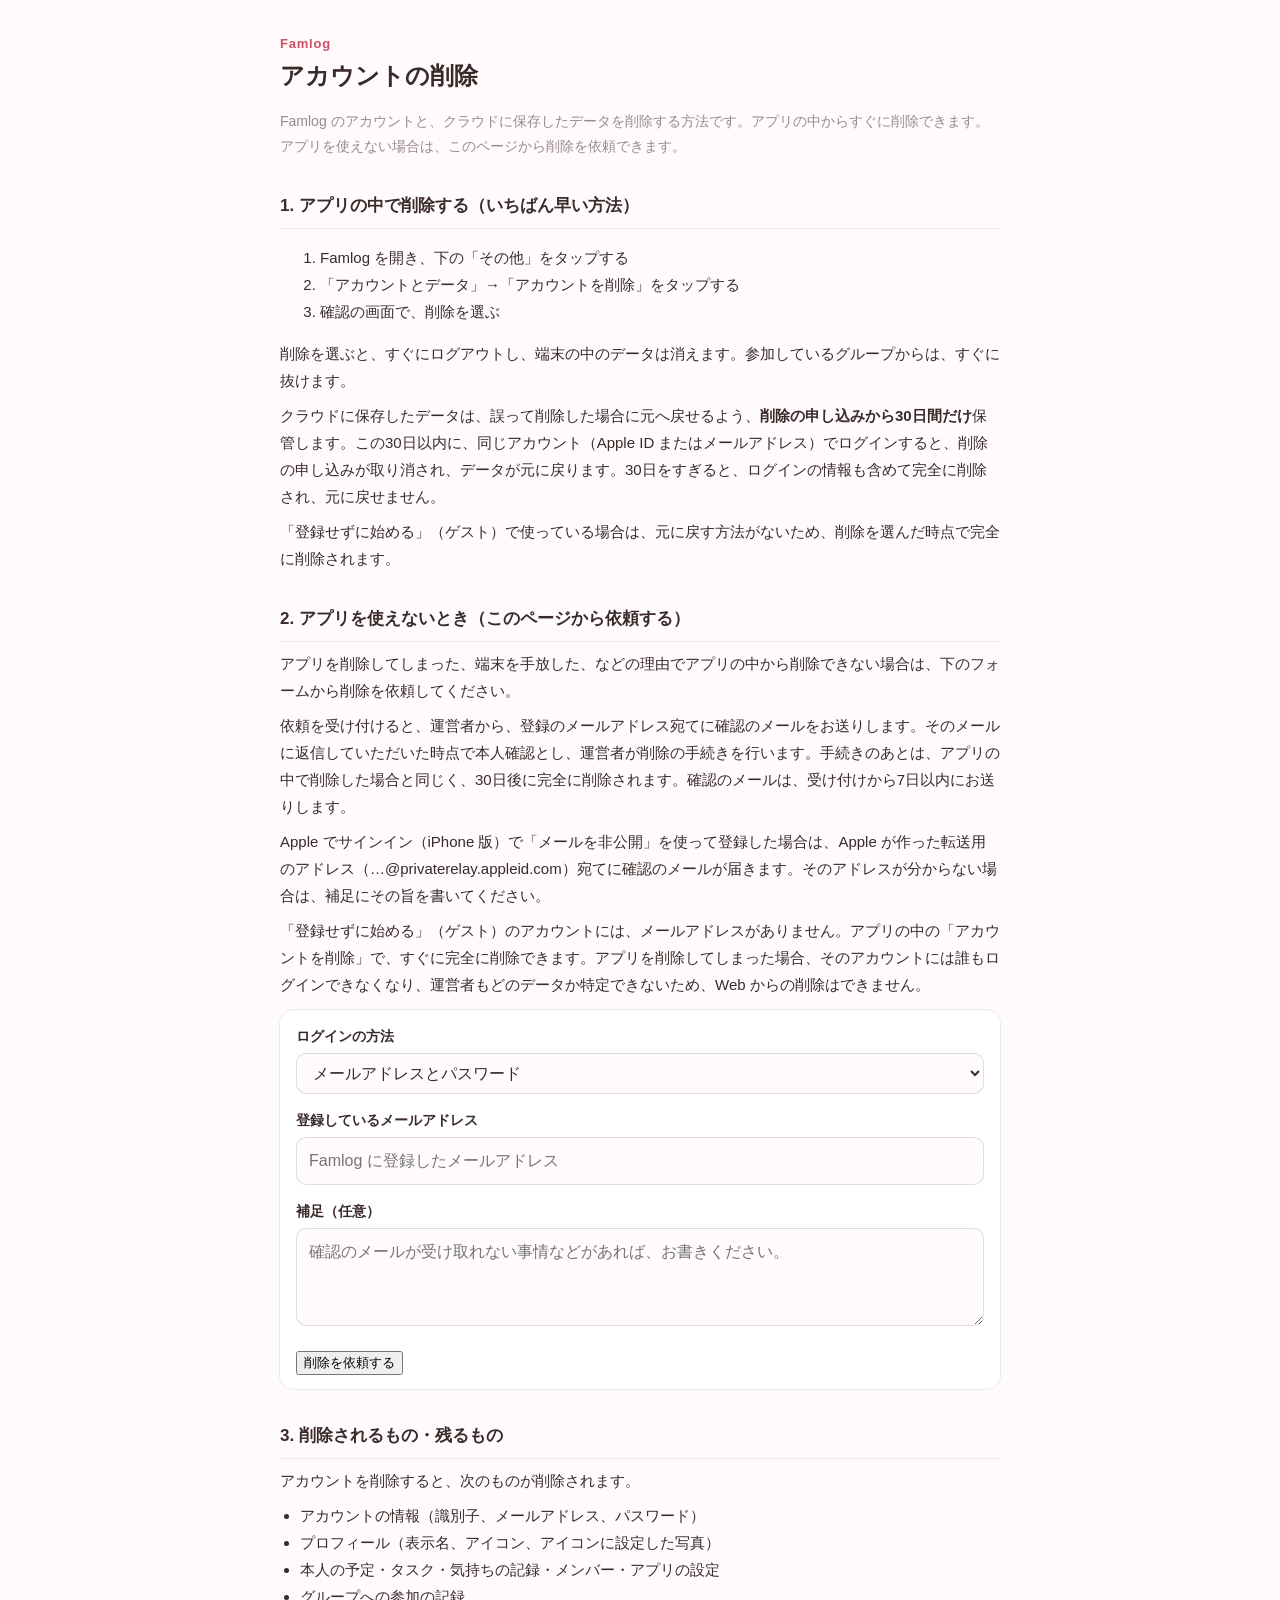
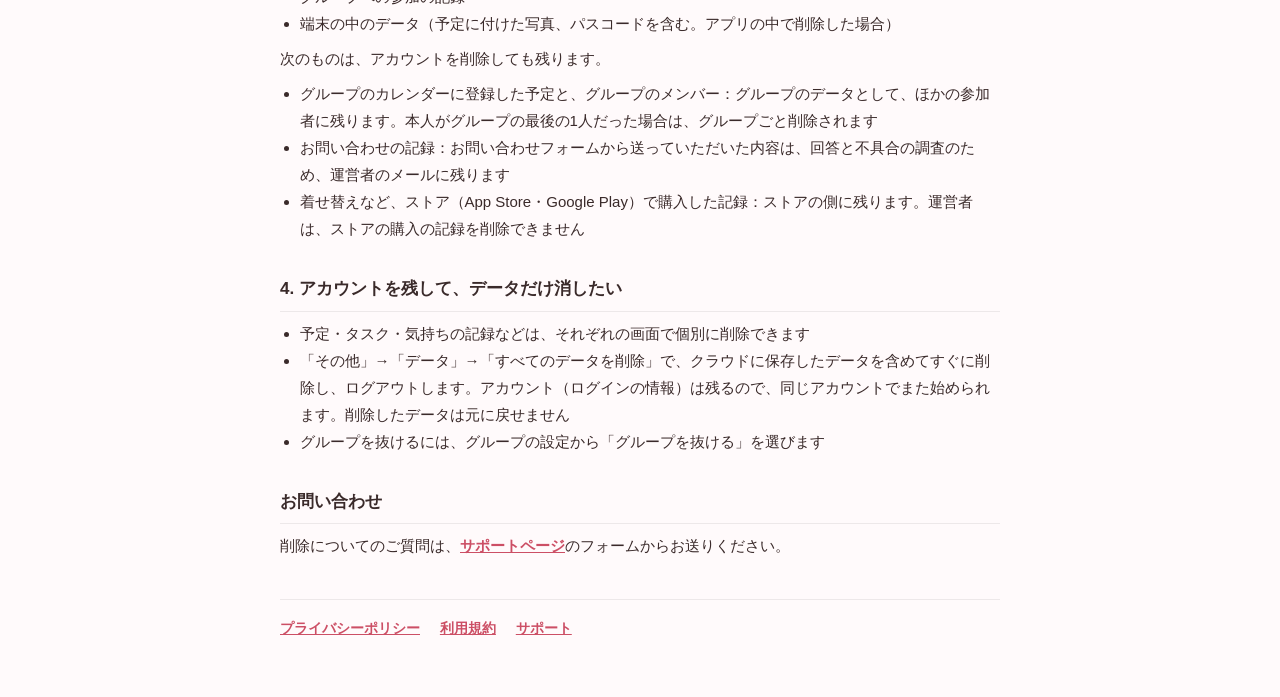
==== delete-account.html @ 7fb620f6 "Android 版に向けて：アカウント削除ページ・利用規約を追加／ポリシーとサポートを両 OS 向けに - delete-account.html：アプリ内の削除手順、Web からの削除依頼フォーム、" ====
<!doctype html>
<html lang="ja">
<head>
  <meta charset="utf-8">
  <meta name="viewport" content="width=device-width, initial-scale=1, viewport-fit=cover">
  <title>アカウントの削除 | Famlog</title>
  <link rel="stylesheet" href="legal.css">
</head>
<body>
<main>
  <header class="page">
    <p class="app-name">Famlog</p>
    <h1>アカウントの削除</h1>
  </header>

  <p class="lead">Famlog のアカウントと、クラウドに保存したデータを削除する方法です。アプリの中からすぐに削除できます。アプリを使えない場合は、このページから削除を依頼できます。</p>

  <h2>1. アプリの中で削除する（いちばん早い方法）</h2>
  <ol>
    <li>Famlog を開き、下の「その他」をタップする</li>
    <li>「アカウントとデータ」→「アカウントを削除」をタップする</li>
    <li>確認の画面で、削除を選ぶ</li>
  </ol>
  <p>削除を選ぶと、すぐにログアウトし、端末の中のデータは消えます。参加しているグループからは、すぐに抜けます。</p>
  <p>クラウドに保存したデータは、誤って削除した場合に元へ戻せるよう、<strong>削除の申し込みから30日間だけ</strong>保管します。この30日以内に、同じアカウント（Apple ID またはメールアドレス）でログインすると、削除の申し込みが取り消され、データが元に戻ります。30日をすぎると、ログインの情報も含めて完全に削除され、元に戻せません。</p>
  <p>「登録せずに始める」（ゲスト）で使っている場合は、元に戻す方法がないため、削除を選んだ時点で完全に削除されます。</p>

  <h2>2. アプリを使えないとき（このページから依頼する）</h2>
  <p>アプリを削除してしまった、端末を手放した、などの理由でアプリの中から削除できない場合は、下のフォームから削除を依頼してください。</p>
  <p>依頼を受け付けると、運営者から、登録のメールアドレス宛てに確認のメールをお送りします。そのメールに返信していただいた時点で本人確認とし、運営者が削除の手続きを行います。手続きのあとは、アプリの中で削除した場合と同じく、30日後に完全に削除されます。確認のメールは、受け付けから7日以内にお送りします。</p>
  <p>Apple でサインイン（iPhone 版）で「メールを非公開」を使って登録した場合は、Apple が作った転送用のアドレス（…@privaterelay.appleid.com）宛てに確認のメールが届きます。そのアドレスが分からない場合は、補足にその旨を書いてください。</p>
  <p>「登録せずに始める」（ゲスト）のアカウントには、メールアドレスがありません。アプリの中の「アカウントを削除」で、すぐに完全に削除できます。アプリを削除してしまった場合、そのアカウントには誰もログインできなくなり、運営者もどのデータか特定できないため、Web からの削除はできません。</p>

  <form id="delete-form" class="box" novalidate>
    <label class="field">
      <span>ログインの方法</span>
      <select id="delete-method">
        <option value="メールアドレスとパスワード">メールアドレスとパスワード</option>
        <option value="Appleでサインイン">Apple でサインイン（iPhone 版）</option>
      </select>
    </label>

    <label class="field">
      <span>登録しているメールアドレス</span>
      <input id="delete-email" type="email" inputmode="email" autocomplete="email" placeholder="Famlog に登録したメールアドレス">
    </label>

    <label class="field">
      <span>補足（任意）</span>
      <textarea id="delete-note" rows="3" placeholder="確認のメールが受け取れない事情などがあれば、お書きください。"></textarea>
    </label>

    <button id="delete-submit" type="submit">削除を依頼する</button>
    <p id="delete-status" class="status" role="status" hidden></p>
  </form>

  <h2>3. 削除されるもの・残るもの</h2>
  <p>アカウントを削除すると、次のものが削除されます。</p>
  <ul>
    <li>アカウントの情報（識別子、メールアドレス、パスワード）</li>
    <li>プロフィール（表示名、アイコン、アイコンに設定した写真）</li>
    <li>本人の予定・タスク・気持ちの記録・メンバー・アプリの設定</li>
    <li>グループへの参加の記録</li>
    <li>端末の中のデータ（予定に付けた写真、パスコードを含む。アプリの中で削除した場合）</li>
  </ul>
  <p>次のものは、アカウントを削除しても残ります。</p>
  <ul>
    <li>グループのカレンダーに登録した予定と、グループのメンバー：グループのデータとして、ほかの参加者に残ります。本人がグループの最後の1人だった場合は、グループごと削除されます</li>
    <li>お問い合わせの記録：お問い合わせフォームから送っていただいた内容は、回答と不具合の調査のため、運営者のメールに残ります</li>
    <li>着せ替えなど、ストア（App Store・Google Play）で購入した記録：ストアの側に残ります。運営者は、ストアの購入の記録を削除できません</li>
  </ul>

  <h2>4. アカウントを残して、データだけ消したい</h2>
  <ul>
    <li>予定・タスク・気持ちの記録などは、それぞれの画面で個別に削除できます</li>
    <li>「その他」→「データ」→「すべてのデータを削除」で、クラウドに保存したデータを含めてすぐに削除し、ログアウトします。アカウント（ログインの情報）は残るので、同じアカウントでまた始められます。削除したデータは元に戻せません</li>
    <li>グループを抜けるには、グループの設定から「グループを抜ける」を選びます</li>
  </ul>

  <h2>お問い合わせ</h2>
  <p>削除についてのご質問は、<a href="support.html">サポートページ</a>のフォームからお送りください。</p>

  <nav class="links">
    <a href="privacy.html">プライバシーポリシー</a>
    <a href="terms.html">利用規約</a>
    <a href="support.html">サポート</a>
  </nav>
</main>

<script>
  // 送信先はサポートページのお問い合わせフォームと同じ（Formspree）。件名で見分ける。
  var FORM_ENDPOINT = "https://formspree.io/f/mjyknllr";
  var SUPPORT_EMAIL = "yfam.252525@gmail.com";

  (function () {
    var form = document.getElementById("delete-form");
    var method = document.getElementById("delete-method");
    var email = document.getElementById("delete-email");
    var note = document.getElementById("delete-note");
    var submit = document.getElementById("delete-submit");
    var status = document.getElementById("delete-status");

    function show(text, kind) {
      status.textContent = text;
      status.className = "status " + kind;
      status.hidden = false;
    }

    /** 送信できなかったときの逃げ道。メールアプリに同じ内容の下書きを作る */
    function openMail(body) {
      window.location.href =
        "mailto:" + SUPPORT_EMAIL +
        "?subject=" + encodeURIComponent("[Famlog] アカウント削除の依頼") +
        "&body=" + encodeURIComponent(body);
    }

    form.addEventListener("submit", function (event) {
      event.preventDefault();

      var address = email.value.trim();
      if (!address || address.indexOf("@") < 0) {
        show("登録しているメールアドレスを入力してください。", "ng");
        email.focus();
        return;
      }

      var extra = note.value.trim();
      var mailBody = [
        "Famlog のアカウントの削除を依頼します。",
        "",
        "ログインの方法：" + method.value,
        "登録のメールアドレス：" + address,
        "補足：" + (extra || "（なし）"),
      ].join("\n");

      submit.disabled = true;
      show("送信しています…", "");

      fetch(FORM_ENDPOINT, {
        method: "POST",
        headers: { "Content-Type": "application/json", Accept: "application/json" },
        body: JSON.stringify({
          _subject: "[Famlog] アカウント削除の依頼",
          種別: "アカウント削除の依頼",
          ログインの方法: method.value,
          // Formspree はこの email を返信先として扱う
          email: address,
          補足: extra,
        }),
      })
        .then(function (res) {
          if (res.ok) {
            form.reset();
            show("受け付けました。7日以内に、登録のメールアドレス宛てに確認のメールをお送りします。", "ok");
          } else {
            show("送信できませんでした。メールアプリを開きます。", "ng");
            openMail(mailBody);
          }
        })
        .catch(function () {
          show("送信できませんでした。メールアプリを開きます。", "ng");
          openMail(mailBody);
        })
        .finally(function () {
          submit.disabled = false;
        });
    });
  })();
</script>
</body>
</html>
---- legal.css ----
:root {
  --main: #ff7f91;
  --deep: #cc4f65;
  --sub: #ffe8e8;
  --text: #3a2a2a;
  --muted: #9a8a8a;
  --line: rgba(0, 0, 0, 0.07);
  color-scheme: light;
}

* {
  box-sizing: border-box;
}

html {
  -webkit-text-size-adjust: 100%;
}

body {
  margin: 0;
  padding: 0 16px 48px;
  background: #fffafb;
  color: var(--text);
  font-family: "Hiragino Sans", "Hiragino Kaku Gothic ProN", "Yu Gothic", Meiryo, sans-serif;
  font-size: 15px;
  line-height: 1.8;
}

main {
  max-width: 720px;
  margin: 0 auto;
}

header.page {
  padding: 32px 0 8px;
}

.app-name {
  margin: 0;
  color: var(--deep);
  font-size: 13px;
  font-weight: 700;
  letter-spacing: 0.06em;
}

h1 {
  margin: 4px 0 0;
  font-size: 24px;
  line-height: 1.4;
}

h2 {
  margin: 32px 0 8px;
  padding-bottom: 6px;
  border-bottom: 1px solid var(--line);
  font-size: 17px;
}

h3 {
  margin: 20px 0 4px;
  font-size: 15px;
}

p,
ul {
  margin: 8px 0;
}

ul {
  padding-left: 1.3em;
}

a {
  color: var(--deep);
  font-weight: 700;
  word-break: break-all;
}

.lead {
  color: var(--muted);
  font-size: 14px;
}

.box {
  margin: 12px 0;
  padding: 14px 16px;
  border-radius: 14px;
  background: #fff;
  box-shadow: 0 0 0 1px var(--line);
}

/* お問い合わせフォーム（support.html） */
.field {
  display: block;
  margin-bottom: 14px;
}

.field > span {
  display: block;
  margin-bottom: 4px;
  font-size: 14px;
  font-weight: 700;
}

.field select,
.field textarea,
.field input {
  width: 100%;
  padding: 10px 12px;
  border: 1px solid rgba(0, 0, 0, 0.12);
  border-radius: 10px;
  background: #fffafb;
  color: var(--text);
  font-family: inherit;
  /* 16px 未満だと iOS が入力時に画面を拡大してしまう */
  font-size: 16px;
  line-height: 1.6;
}

.field textarea {
  resize: vertical;
}

#contact-submit {
  width: 100%;
  padding: 13px 16px;
  border: 0;
  border-radius: 999px;
  background: var(--main);
  color: #fff;
  font-family: inherit;
  font-size: 16px;
  font-weight: 700;
}

#contact-submit:disabled {
  opacity: 0.5;
}

.status {
  margin: 12px 0 0;
  font-size: 14px;
  font-weight: 700;
}

.status.ok {
  color: var(--deep);
}

.status.ng {
  color: #c0392b;
}

.dates {
  margin-top: 40px;
  color: var(--muted);
  font-size: 13px;
}

nav.links {
  margin-top: 40px;
  padding-top: 16px;
  border-top: 1px solid var(--line);
  font-size: 14px;
}

nav.links a {
  display: inline-block;
  margin: 0 16px 8px 0;
}
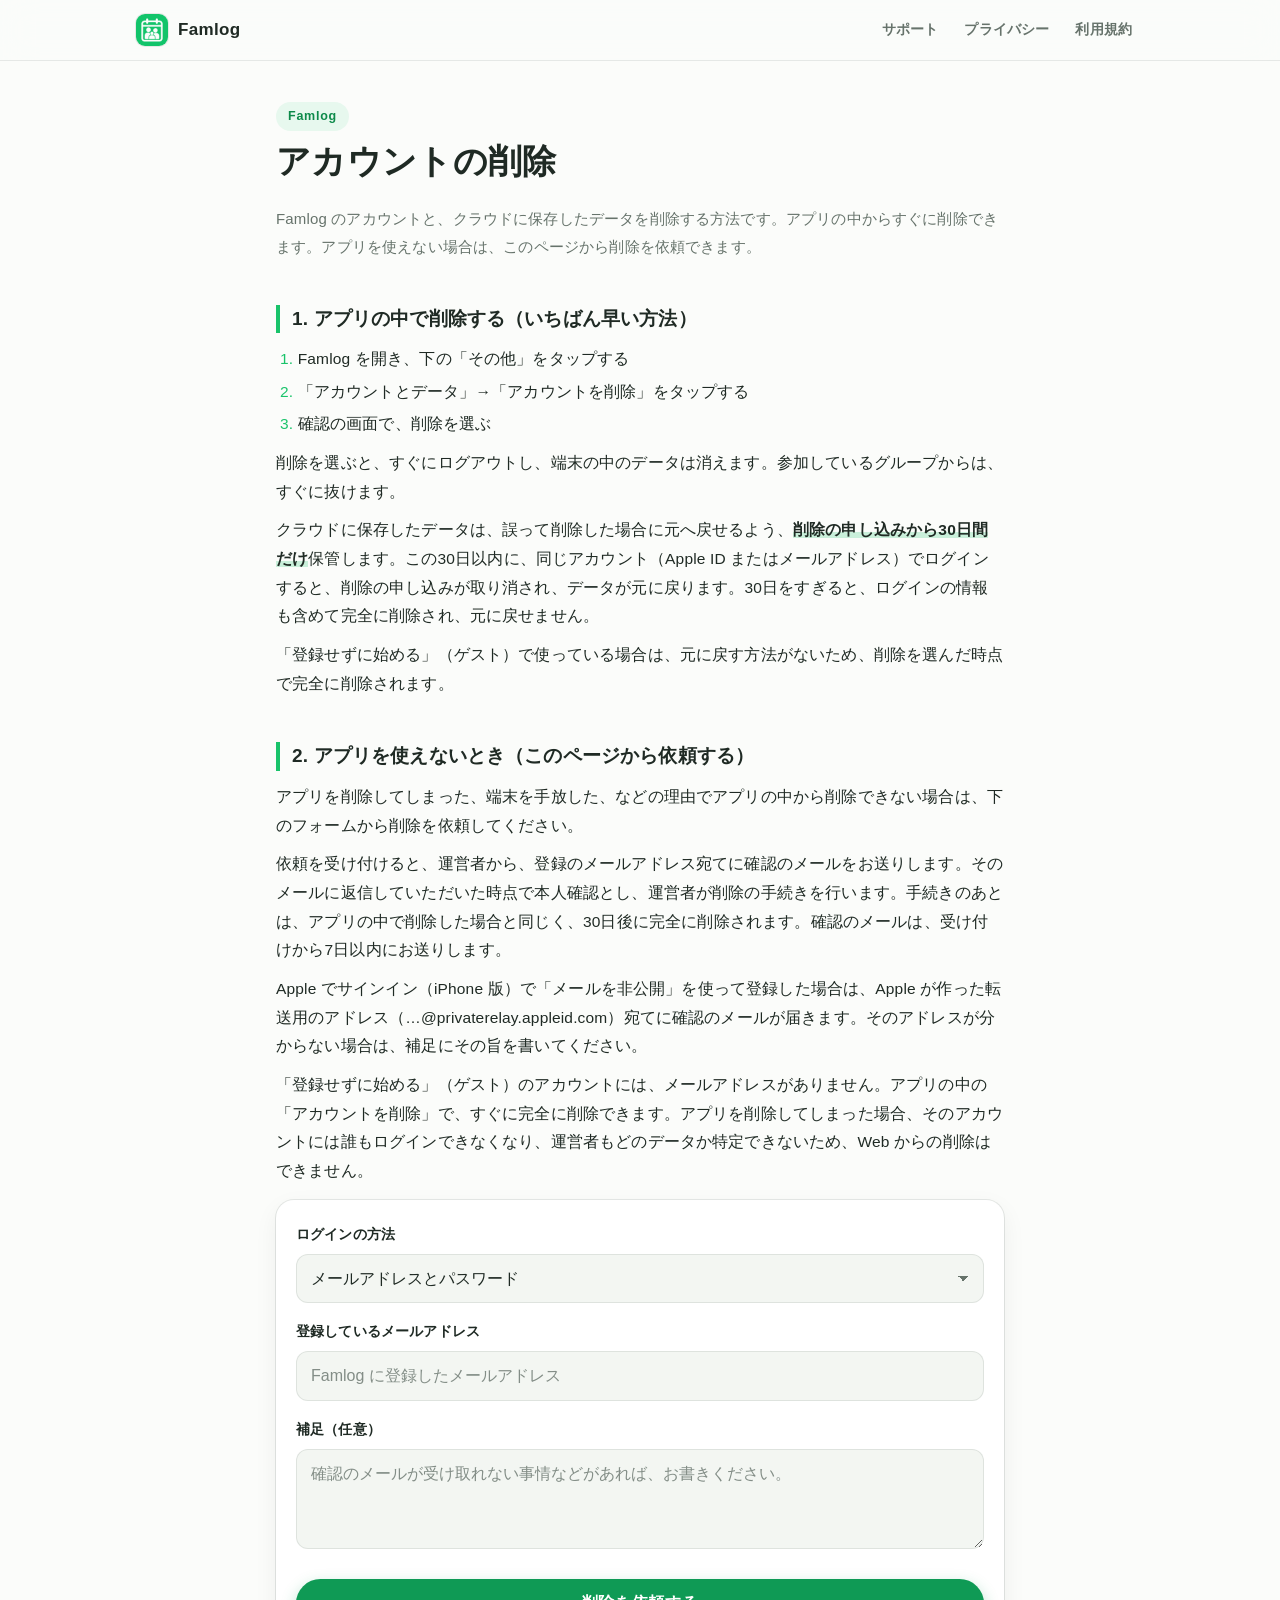
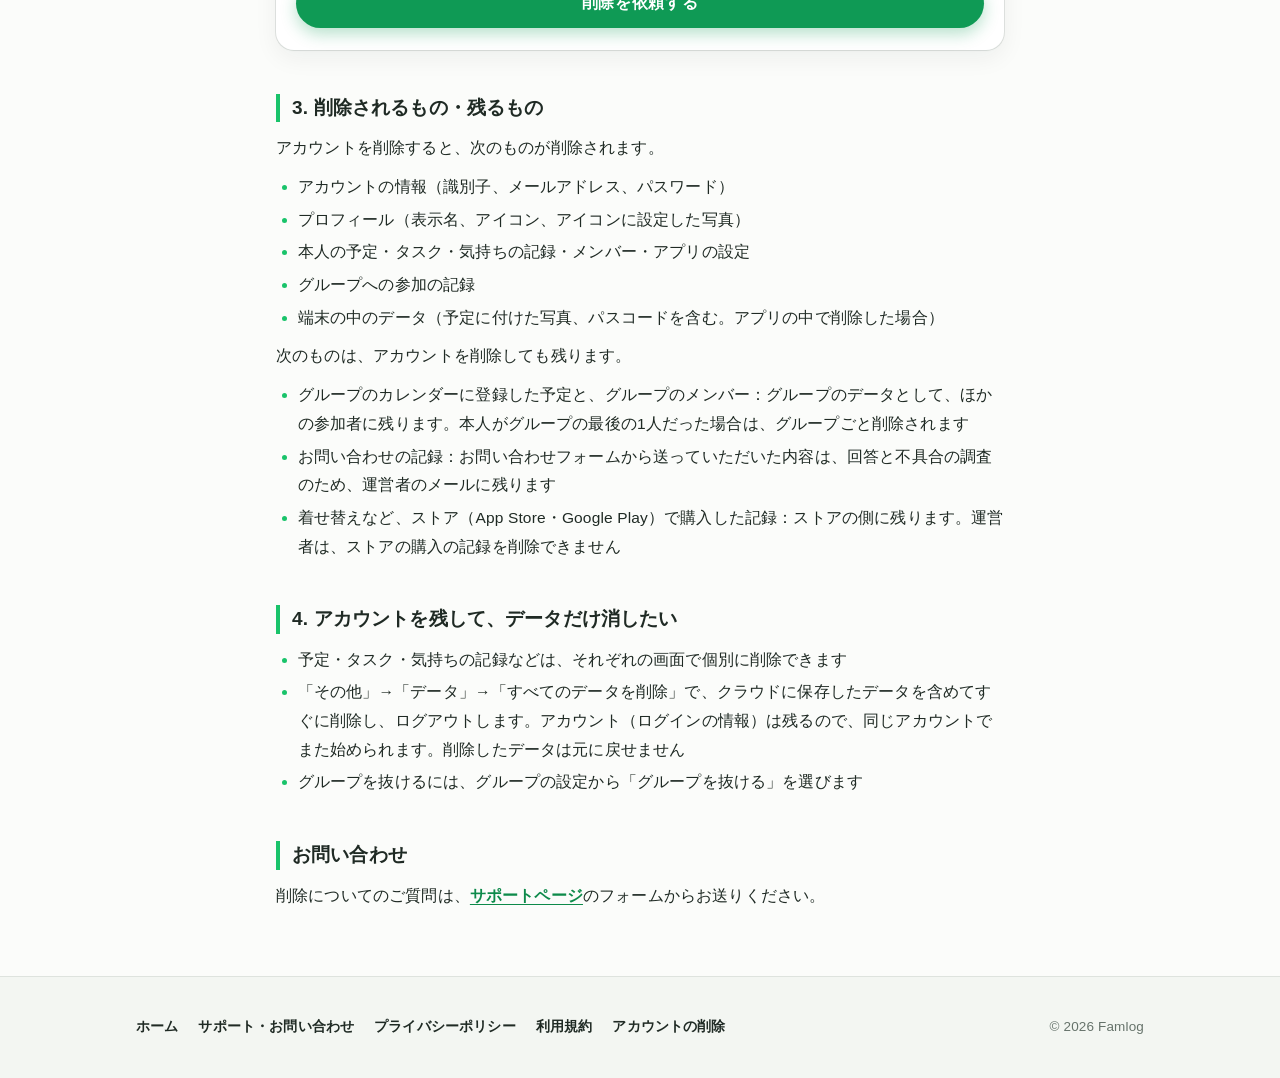
==== commit ea9b0148: "サイトを作り直す：トップページを追加し、全ページのデザインをそろえる - index.html をサポートの写しから、アプリ紹介のトップページに変更 - 共通のヘッダー・フッター、ダークモード、スマホ" ====
--- a/delete-account.html
+++ b/delete-account.html
@@ -5,11 +5,31 @@
   <meta name="viewport" content="width=device-width, initial-scale=1, viewport-fit=cover">
   <title>アカウントの削除 | Famlog</title>
   <link rel="stylesheet" href="legal.css">
+  <meta name="description" content="家族の予定・タスク・気持ちを記録するアプリ「Famlog」のアカウントの削除です。">
+  <meta name="theme-color" content="#fbfcfa" media="(prefers-color-scheme: light)">
+  <meta name="theme-color" content="#0f1412" media="(prefers-color-scheme: dark)">
+  <link rel="icon" href="images/icon.png">
+  <link rel="apple-touch-icon" href="images/icon.png">
+  <script>
+    // アプリの中（iframe）で開いたときは data-embed を付ける（サイトのヘッダーとダークモードを使わない）
+    try { if (window.self !== window.top) document.documentElement.setAttribute("data-embed", ""); } catch (e) { document.documentElement.setAttribute("data-embed", ""); }
+  </script>
 </head>
 <body>
+<header class="site-header">
+  <div class="inner">
+    <a class="brand" href="index.html"><img src="images/icon.png" alt="" width="32" height="32">Famlog</a>
+    <nav class="site-nav" aria-label="メニュー">
+      <a href="support.html">サポート</a>
+      <a href="privacy.html">プライバシー</a>
+      <a class="wide" href="terms.html">利用規約</a>
+    </nav>
+  </div>
+</header>
+
 <main>
-  <header class="page">
-    <p class="app-name">Famlog</p>
+  <header class="page-hero">
+    <p class="eyebrow">Famlog</p>
     <h1>アカウントの削除</h1>
   </header>
 
@@ -80,12 +100,20 @@
   <h2>お問い合わせ</h2>
   <p>削除についてのご質問は、<a href="support.html">サポートページ</a>のフォームからお送りください。</p>
 
-  <nav class="links">
-    <a href="privacy.html">プライバシーポリシー</a>
-    <a href="terms.html">利用規約</a>
-    <a href="support.html">サポート</a>
-  </nav>
 </main>
+
+<footer class="site-footer">
+  <div class="inner">
+    <nav aria-label="サイト内のページ">
+      <a class="site-only" href="index.html">ホーム</a>
+      <a href="support.html">サポート・お問い合わせ</a>
+      <a href="privacy.html">プライバシーポリシー</a>
+      <a href="terms.html">利用規約</a>
+      <a href="delete-account.html">アカウントの削除</a>
+    </nav>
+    <p class="copy">© 2026 Famlog</p>
+  </div>
+</footer>
 
 <script>
   // 送信先はサポートページのお問い合わせフォームと同じ（Formspree）。件名で見分ける。
--- a/legal.css
+++ b/legal.css
@@ -1,11 +1,43 @@
+/*
+ * Famlog の公開サイト（https://famlog-app.github.io/）とアプリ内の法務ページ共通のスタイル。
+ * アプリに同梱してオフラインでも表示するので、外部のフォントや画像は読み込まない。
+ * アプリの中（iframe）では html に data-embed が付き、サイトのヘッダーとダークモードを使わない。
+ */
 :root {
-  --main: #ff7f91;
-  --deep: #cc4f65;
-  --sub: #ffe8e8;
-  --text: #3a2a2a;
-  --muted: #9a8a8a;
-  --line: rgba(0, 0, 0, 0.07);
+  --brand: #19c36a;
+  --brand-deep: #0d8a4a;
+  --brand-soft: #e7f8ee;
+  --btn: #0f9a55;
+  --on-btn: #ffffff;
+  --bg: #fbfcfa;
+  --surface: #ffffff;
+  --surface-2: #f3f6f2;
+  --text: #1f2a24;
+  --muted: #66736b;
+  --line: rgba(20, 40, 28, 0.09);
+  --shadow: 0 1px 2px rgba(20, 40, 28, 0.04), 0 8px 24px rgba(20, 40, 28, 0.06);
+  --danger: #c0392b;
+  --radius: 18px;
   color-scheme: light;
+}
+
+@media (prefers-color-scheme: dark) {
+  :root:not([data-embed]) {
+    --brand: #2fd47e;
+    --brand-deep: #5fe39d;
+    --brand-soft: rgba(47, 212, 126, 0.12);
+    --btn: #2fd47e;
+    --on-btn: #062312;
+    --bg: #0f1412;
+    --surface: #171e1a;
+    --surface-2: #1d2621;
+    --text: #e8eee9;
+    --muted: #98a59c;
+    --line: rgba(255, 255, 255, 0.09);
+    --shadow: 0 1px 2px rgba(0, 0, 0, 0.3), 0 8px 24px rgba(0, 0, 0, 0.25);
+    --danger: #ff8a7a;
+    color-scheme: dark;
+  }
 }
 
 * {
@@ -14,157 +46,1001 @@
 
 html {
   -webkit-text-size-adjust: 100%;
+  scroll-behavior: smooth;
+  scroll-padding-top: 80px;
 }
 
 body {
   margin: 0;
-  padding: 0 16px 48px;
-  background: #fffafb;
+  background: var(--bg);
   color: var(--text);
-  font-family: "Hiragino Sans", "Hiragino Kaku Gothic ProN", "Yu Gothic", Meiryo, sans-serif;
-  font-size: 15px;
-  line-height: 1.8;
-}
-
+  font-family: -apple-system, BlinkMacSystemFont, "Hiragino Sans", "Hiragino Kaku Gothic ProN", "Noto Sans JP", "Yu Gothic", Meiryo, sans-serif;
+  font-size: 15.5px;
+  line-height: 1.85;
+  letter-spacing: 0.01em;
+  -webkit-font-smoothing: antialiased;
+  overflow-wrap: anywhere;
+}
+
+img {
+  max-width: 100%;
+  display: block;
+}
+
+a {
+  color: var(--brand-deep);
+  font-weight: 600;
+  text-decoration-thickness: 1px;
+  text-underline-offset: 3px;
+}
+
+a:hover {
+  text-decoration-thickness: 2px;
+}
+
+:focus-visible {
+  outline: 3px solid color-mix(in srgb, var(--brand) 55%, transparent);
+  outline-offset: 2px;
+  border-radius: 6px;
+}
+
+/* ───────── サイトのヘッダー ───────── */
+.site-header {
+  position: sticky;
+  top: 0;
+  z-index: 10;
+  padding-top: env(safe-area-inset-top);
+  background: color-mix(in srgb, var(--bg) 82%, transparent);
+  -webkit-backdrop-filter: saturate(180%) blur(16px);
+  backdrop-filter: saturate(180%) blur(16px);
+  border-bottom: 1px solid var(--line);
+}
+
+.site-header .inner {
+  display: flex;
+  align-items: center;
+  justify-content: space-between;
+  gap: 12px;
+  max-width: 1040px;
+  height: 60px;
+  margin: 0 auto;
+  padding: 0 max(16px, env(safe-area-inset-right)) 0 max(16px, env(safe-area-inset-left));
+}
+
+.brand {
+  display: inline-flex;
+  align-items: center;
+  gap: 10px;
+  color: var(--text);
+  font-size: 17px;
+  font-weight: 800;
+  letter-spacing: 0.02em;
+  text-decoration: none;
+  white-space: nowrap;
+  flex: none;
+}
+
+.brand img {
+  width: 32px;
+  height: 32px;
+  border-radius: 9px;
+  box-shadow: 0 0 0 1px var(--line);
+}
+
+.site-nav {
+  display: flex;
+  gap: 2px;
+}
+
+.site-nav a {
+  padding: 6px 12px;
+  border-radius: 999px;
+  color: var(--muted);
+  font-size: 14px;
+  font-weight: 600;
+  text-decoration: none;
+  white-space: nowrap;
+}
+
+.site-nav a:hover {
+  background: var(--surface-2);
+  color: var(--text);
+}
+
+.site-nav a[aria-current="page"] {
+  background: var(--brand-soft);
+  color: var(--brand-deep);
+}
+
+@media (max-width: 380px) {
+  .site-nav .wide:not([aria-current]) {
+    display: none;
+  }
+}
+
+@media (max-width: 560px) {
+  .site-nav a {
+    padding: 6px 9px;
+    font-size: 13px;
+  }
+}
+
+/* アプリの中では、アプリ側に見出しと「閉じる」があるのでサイトのヘッダーは出さない */
+[data-embed] .site-header {
+  display: none;
+}
+
+/* ───────── ページの骨組み ───────── */
 main {
-  max-width: 720px;
+  max-width: 760px;
   margin: 0 auto;
-}
-
-header.page {
-  padding: 32px 0 8px;
-}
-
-.app-name {
-  margin: 0;
-  color: var(--deep);
-  font-size: 13px;
+  padding: 0 max(16px, env(safe-area-inset-left)) 56px;
+}
+
+.page-hero {
+  padding: 40px 0 8px;
+}
+
+[data-embed] .page-hero {
+  padding-top: 20px;
+}
+
+.eyebrow {
+  display: inline-flex;
+  align-items: center;
+  gap: 6px;
+  margin: 0 0 8px;
+  padding: 3px 12px;
+  border-radius: 999px;
+  background: var(--brand-soft);
+  color: var(--brand-deep);
+  font-size: 12.5px;
   font-weight: 700;
   letter-spacing: 0.06em;
 }
 
 h1 {
-  margin: 4px 0 0;
-  font-size: 24px;
+  margin: 0;
+  font-size: clamp(26px, 5vw, 34px);
+  font-weight: 800;
+  line-height: 1.35;
+  letter-spacing: 0.01em;
+}
+
+.lead {
+  margin: 12px 0 0;
+  color: var(--muted);
+  font-size: 15px;
+}
+
+.meta {
+  display: flex;
+  flex-wrap: wrap;
+  gap: 6px 16px;
+  margin: 14px 0 0;
+  color: var(--muted);
+  font-size: 13px;
+}
+
+h2 {
+  margin: 44px 0 12px;
+  padding-left: 12px;
+  border-left: 4px solid var(--brand);
+  font-size: 19px;
+  font-weight: 800;
+  line-height: 1.5;
+}
+
+h3 {
+  margin: 24px 0 6px;
+  font-size: 16px;
+  font-weight: 700;
+}
+
+p,
+ul,
+ol {
+  margin: 10px 0;
+}
+
+ul,
+ol {
+  padding-left: 1.4em;
+}
+
+li {
+  margin: 4px 0;
+}
+
+li::marker {
+  color: var(--brand);
+}
+
+strong {
+  font-weight: 700;
+  background: linear-gradient(transparent 62%, color-mix(in srgb, var(--brand) 22%, transparent) 62%);
+}
+
+.box,
+.card {
+  margin: 14px 0;
+  padding: 18px 20px;
+  border-radius: var(--radius);
+  background: var(--surface);
+  box-shadow: var(--shadow), 0 0 0 1px var(--line);
+}
+
+.box > :first-child,
+.card > :first-child {
+  margin-top: 0;
+}
+
+.box > :last-child,
+.card > :last-child {
+  margin-bottom: 0;
+}
+
+.note {
+  margin: 14px 0;
+  padding: 12px 16px;
+  border-radius: 14px;
+  background: var(--surface-2);
+  color: var(--muted);
+  font-size: 14px;
+}
+
+/* ───────── 目次（プライバシーポリシー・利用規約） ───────── */
+.toc {
+  margin: 24px 0 8px;
+  padding: 16px 20px;
+  border-radius: var(--radius);
+  background: var(--surface-2);
+}
+
+.toc summary {
+  cursor: pointer;
+  font-size: 14px;
+  font-weight: 700;
+  list-style: none;
+}
+
+.toc summary::-webkit-details-marker {
+  display: none;
+}
+
+.toc summary::after {
+  content: "＋";
+  float: right;
+  color: var(--muted);
+}
+
+.toc[open] summary::after {
+  content: "－";
+}
+
+.toc ol {
+  margin: 10px 0 0;
+  padding: 0;
+  list-style: none;
+  columns: 2 240px;
+  column-gap: 24px;
+}
+
+.toc li {
+  margin: 0;
+  break-inside: avoid;
+}
+
+.toc a {
+  display: block;
+  padding: 4px 0;
+  color: var(--text);
+  font-size: 14px;
+  font-weight: 500;
+  text-decoration: none;
+}
+
+.toc a:hover {
+  color: var(--brand-deep);
+}
+
+/* ───────── サポート：入口のカード ───────── */
+.quick {
+  display: grid;
+  grid-template-columns: repeat(3, 1fr);
+  gap: 12px;
+  margin: 28px 0 8px;
+}
+
+@media (max-width: 640px) {
+  .quick {
+    grid-template-columns: 1fr;
+  }
+}
+
+.quick a {
+  display: flex;
+  align-items: center;
+  gap: 12px;
+  padding: 14px 16px;
+  border-radius: 16px;
+  background: var(--surface);
+  box-shadow: var(--shadow), 0 0 0 1px var(--line);
+  color: var(--text);
+  text-decoration: none;
+  transition: transform 0.15s ease, box-shadow 0.15s ease;
+}
+
+.quick a:hover {
+  transform: translateY(-2px);
+}
+
+.quick .ic {
+  display: grid;
+  flex: none;
+  place-items: center;
+  width: 40px;
+  height: 40px;
+  border-radius: 12px;
+  background: var(--brand-soft);
+  color: var(--brand-deep);
+}
+
+.quick .ic svg {
+  width: 22px;
+  height: 22px;
+}
+
+.quick b {
+  display: block;
+  font-size: 15px;
   line-height: 1.4;
 }
 
-h2 {
-  margin: 32px 0 8px;
-  padding-bottom: 6px;
-  border-bottom: 1px solid var(--line);
-  font-size: 17px;
-}
-
-h3 {
-  margin: 20px 0 4px;
-  font-size: 15px;
-}
-
-p,
-ul {
+.quick small {
+  display: block;
+  color: var(--muted);
+  font-size: 12.5px;
+  font-weight: 500;
+  line-height: 1.5;
+}
+
+/* ───────── よくある質問（開閉） ───────── */
+.faq {
+  margin: 12px 0;
+  border-radius: var(--radius);
+  background: var(--surface);
+  box-shadow: var(--shadow), 0 0 0 1px var(--line);
+  overflow: hidden;
+}
+
+.faq details + details {
+  border-top: 1px solid var(--line);
+}
+
+.faq summary {
+  display: flex;
+  align-items: flex-start;
+  gap: 12px;
+  padding: 16px 18px;
+  cursor: pointer;
+  font-weight: 700;
+  line-height: 1.6;
+  list-style: none;
+}
+
+.faq summary::-webkit-details-marker {
+  display: none;
+}
+
+.faq summary::before {
+  content: "Q";
+  display: grid;
+  flex: none;
+  place-items: center;
+  width: 24px;
+  height: 24px;
+  margin-top: 1px;
+  border-radius: 8px;
+  background: var(--brand);
+  color: #fff;
+  font-size: 13px;
+  font-weight: 800;
+}
+
+.faq summary::after {
+  content: "";
+  flex: none;
+  width: 9px;
+  height: 9px;
+  margin: 8px 4px 0 auto;
+  border-right: 2px solid var(--muted);
+  border-bottom: 2px solid var(--muted);
+  transform: rotate(45deg);
+  transition: transform 0.2s ease;
+}
+
+.faq details[open] summary::after {
+  margin-top: 12px;
+  transform: rotate(-135deg);
+}
+
+.faq summary:hover {
+  background: var(--surface-2);
+}
+
+.faq .answer {
+  padding: 0 18px 16px 54px;
+}
+
+.faq .answer > :first-child {
+  margin-top: 0;
+}
+
+.faq .answer > :last-child {
+  margin-bottom: 0;
+}
+
+@media (max-width: 480px) {
+  .faq .answer {
+    padding-left: 18px;
+  }
+}
+
+/* ───────── 手順 ───────── */
+.steps {
+  counter-reset: step;
+  padding: 0;
+  list-style: none;
+}
+
+.steps li {
+  position: relative;
   margin: 8px 0;
-}
-
-ul {
-  padding-left: 1.3em;
-}
-
-a {
-  color: var(--deep);
-  font-weight: 700;
-  word-break: break-all;
-}
-
-.lead {
-  color: var(--muted);
-  font-size: 14px;
-}
-
-.box {
-  margin: 12px 0;
-  padding: 14px 16px;
-  border-radius: 14px;
-  background: #fff;
-  box-shadow: 0 0 0 1px var(--line);
-}
-
-/* お問い合わせフォーム（support.html） */
+  padding-left: 38px;
+}
+
+.steps li::before {
+  counter-increment: step;
+  content: counter(step);
+  position: absolute;
+  top: 2px;
+  left: 0;
+  display: grid;
+  place-items: center;
+  width: 26px;
+  height: 26px;
+  border-radius: 50%;
+  background: var(--brand-soft);
+  color: var(--brand-deep);
+  font-size: 13px;
+  font-weight: 800;
+}
+
+/* ───────── フォーム（support.html・delete-account.html） ───────── */
+form.box {
+  padding: 22px 20px;
+}
+
 .field {
   display: block;
-  margin-bottom: 14px;
+  margin-bottom: 16px;
 }
 
 .field > span {
   display: block;
-  margin-bottom: 4px;
+  margin-bottom: 6px;
   font-size: 14px;
   font-weight: 700;
+}
+
+.field > span .opt {
+  margin-left: 6px;
+  color: var(--muted);
+  font-size: 12px;
+  font-weight: 500;
 }
 
 .field select,
 .field textarea,
 .field input {
   width: 100%;
-  padding: 10px 12px;
-  border: 1px solid rgba(0, 0, 0, 0.12);
-  border-radius: 10px;
-  background: #fffafb;
+  padding: 11px 14px;
+  border: 1px solid var(--line);
+  border-radius: 12px;
+  background: var(--surface-2);
   color: var(--text);
   font-family: inherit;
   /* 16px 未満だと iOS が入力時に画面を拡大してしまう */
   font-size: 16px;
   line-height: 1.6;
+  transition: border-color 0.15s ease, box-shadow 0.15s ease, background 0.15s ease;
+  -webkit-appearance: none;
+  appearance: none;
+}
+
+.field select {
+  padding-right: 40px;
+  background-image: linear-gradient(45deg, transparent 50%, var(--muted) 50%), linear-gradient(135deg, var(--muted) 50%, transparent 50%);
+  background-position: calc(100% - 20px) 50%, calc(100% - 15px) 50%;
+  background-size: 5px 5px, 5px 5px;
+  background-repeat: no-repeat;
+}
+
+.field select:focus,
+.field textarea:focus,
+.field input:focus {
+  border-color: var(--brand);
+  background-color: var(--surface);
+  box-shadow: 0 0 0 4px color-mix(in srgb, var(--brand) 18%, transparent);
+  outline: none;
 }
 
 .field textarea {
   resize: vertical;
 }
 
-#contact-submit {
+::placeholder {
+  color: color-mix(in srgb, var(--muted) 80%, transparent);
+}
+
+form.box button[type="submit"] {
   width: 100%;
-  padding: 13px 16px;
+  margin-top: 4px;
+  padding: 14px 16px;
   border: 0;
   border-radius: 999px;
-  background: var(--main);
-  color: #fff;
+  background: var(--btn);
+  color: var(--on-btn);
+  cursor: pointer;
   font-family: inherit;
   font-size: 16px;
-  font-weight: 700;
-}
-
-#contact-submit:disabled {
+  font-weight: 800;
+  letter-spacing: 0.04em;
+  box-shadow: 0 6px 16px color-mix(in srgb, var(--btn) 30%, transparent);
+  transition: transform 0.1s ease, filter 0.15s ease;
+}
+
+form.box button[type="submit"]:hover {
+  filter: brightness(1.05);
+}
+
+form.box button[type="submit"]:active {
+  transform: scale(0.98);
+}
+
+form.box button[type="submit"]:disabled {
   opacity: 0.5;
+  cursor: default;
 }
 
 .status {
-  margin: 12px 0 0;
+  margin: 14px 0 0;
+  padding: 10px 14px;
+  border-radius: 12px;
+  background: var(--surface-2);
   font-size: 14px;
   font-weight: 700;
 }
 
 .status.ok {
-  color: var(--deep);
+  background: var(--brand-soft);
+  color: var(--brand-deep);
 }
 
 .status.ng {
-  color: #c0392b;
-}
-
+  background: color-mix(in srgb, var(--danger) 12%, transparent);
+  color: var(--danger);
+}
+
+/* ───────── 日付・フッター ───────── */
 .dates {
-  margin-top: 40px;
+  margin-top: 48px;
   color: var(--muted);
   font-size: 13px;
 }
 
-nav.links {
-  margin-top: 40px;
-  padding-top: 16px;
+.site-footer {
   border-top: 1px solid var(--line);
+  background: var(--surface-2);
+  color: var(--muted);
+  font-size: 13.5px;
+}
+
+.site-footer .inner {
+  display: flex;
+  flex-wrap: wrap;
+  align-items: center;
+  justify-content: space-between;
+  gap: 12px 24px;
+  max-width: 1040px;
+  margin: 0 auto;
+  padding: 28px max(16px, env(safe-area-inset-left)) calc(28px + env(safe-area-inset-bottom));
+}
+
+.site-footer nav {
+  display: flex;
+  flex-wrap: wrap;
+  gap: 4px 20px;
+}
+
+.site-footer a {
+  color: var(--text);
+  font-weight: 600;
+  text-decoration: none;
+}
+
+.site-footer a:hover {
+  color: var(--brand-deep);
+  text-decoration: underline;
+}
+
+[data-embed] .site-footer .copy {
+  display: none;
+}
+
+/* ───────── トップページ ───────── */
+.home main {
+  max-width: 1040px;
+  /* 傾けた画面のスクリーンショットで横スクロールが出ないように */
+  overflow-x: clip;
+}
+
+.hero {
+  display: grid;
+  grid-template-columns: 1.1fr 0.9fr;
+  align-items: center;
+  gap: 40px;
+  padding: 56px 0 24px;
+}
+
+.hero .app-icon {
+  width: 88px;
+  height: 88px;
+  margin-bottom: 20px;
+  border-radius: 22px;
+  box-shadow: 0 10px 30px color-mix(in srgb, var(--brand) 35%, transparent);
+}
+
+.hero h1 {
+  font-size: clamp(30px, 5.4vw, 46px);
+  line-height: 1.3;
+}
+
+.hero h1 .accent {
+  color: var(--brand-deep);
+}
+
+.hero .lead {
+  max-width: 34em;
+  font-size: 16px;
+}
+
+.cta {
+  display: flex;
+  flex-wrap: wrap;
+  gap: 12px;
+  margin-top: 28px;
+}
+
+.btn {
+  display: inline-flex;
+  align-items: center;
+  gap: 10px;
+  padding: 12px 22px;
+  border-radius: 999px;
+  font-size: 15px;
+  font-weight: 800;
+  text-decoration: none;
+  transition: transform 0.1s ease, filter 0.15s ease;
+}
+
+.btn:active {
+  transform: scale(0.98);
+}
+
+.btn svg {
+  width: 20px;
+  height: 20px;
+}
+
+.btn-primary {
+  background: var(--text);
+  color: var(--bg);
+}
+
+.btn-primary:hover {
+  filter: brightness(1.15);
+  text-decoration: none;
+}
+
+.btn-ghost {
+  background: var(--surface);
+  color: var(--text);
+  box-shadow: 0 0 0 1px var(--line);
+}
+
+.btn-ghost:hover {
+  background: var(--surface-2);
+  text-decoration: none;
+}
+
+.cta-note {
+  margin-top: 12px;
+  color: var(--muted);
+  font-size: 13px;
+}
+
+.shots {
+  position: relative;
+  display: flex;
+  justify-content: center;
+  padding: 12px 0;
+}
+
+.shots::before {
+  content: "";
+  position: absolute;
+  inset: 8% 2%;
+  border-radius: 50%;
+  background: radial-gradient(closest-side, color-mix(in srgb, var(--brand) 22%, transparent), transparent);
+  filter: blur(8px);
+}
+
+.phone {
+  position: relative;
+  width: 236px;
+  padding: 8px;
+  border-radius: 40px;
+  background: #11161a;
+  box-shadow: 0 30px 60px rgba(10, 30, 20, 0.22), 0 0 0 1px rgba(255, 255, 255, 0.06) inset;
+}
+
+.phone img {
+  border-radius: 32px;
+  aspect-ratio: 1320 / 2868;
+  width: 100%;
+  height: auto;
+  background: #fff;
+}
+
+.phone.back {
+  position: absolute;
+  width: 200px;
+  opacity: 0.96;
+}
+
+.phone.back.left {
+  transform: translate(-58%, 34px) rotate(-6deg);
+}
+
+.phone.back.right {
+  transform: translate(58%, 34px) rotate(6deg);
+}
+
+.phone.front {
+  z-index: 1;
+}
+
+@media (max-width: 820px) {
+  .hero {
+    grid-template-columns: 1fr;
+    gap: 24px;
+    padding-top: 32px;
+    text-align: center;
+  }
+  .hero .app-icon {
+    margin: 0 auto 16px;
+  }
+  .hero .lead {
+    margin-left: auto;
+    margin-right: auto;
+  }
+  .cta {
+    justify-content: center;
+  }
+  .phone {
+    width: 200px;
+  }
+  .phone.back {
+    width: 170px;
+  }
+  .phone.back.left {
+    transform: translate(-50%, 30px) rotate(-6deg);
+  }
+  .phone.back.right {
+    transform: translate(50%, 30px) rotate(6deg);
+  }
+}
+
+.section-title {
+  margin: 72px 0 8px;
+  padding: 0;
+  border: 0;
+  font-size: clamp(22px, 3.6vw, 28px);
+  text-align: center;
+}
+
+.section-lead {
+  margin: 0 auto 28px;
+  max-width: 36em;
+  color: var(--muted);
+  text-align: center;
+}
+
+.features {
+  display: grid;
+  grid-template-columns: repeat(4, 1fr);
+  gap: 16px;
+}
+
+.feature {
+  padding: 22px 20px;
+  border-radius: var(--radius);
+  background: var(--surface);
+  box-shadow: var(--shadow), 0 0 0 1px var(--line);
+}
+
+.feature {
+  display: flex;
+  flex-direction: column;
+}
+
+/* 特徴のスクリーンショット（画面の上の部分だけを切り出したもの） */
+.feature .shot {
+  position: relative;
+  margin: -6px -4px 18px;
+  border-radius: 14px;
+  background: var(--surface-2);
+  box-shadow: 0 0 0 1px var(--line);
+  overflow: hidden;
+}
+
+.feature .shot img {
+  width: 100%;
+  height: auto;
+  aspect-ratio: 560 / 700;
+}
+
+/* 下の端を背景になじませる */
+.feature .shot::after {
+  content: "";
+  position: absolute;
+  inset: auto 0 0;
+  height: 22%;
+  background: linear-gradient(to bottom, transparent, var(--surface));
+}
+
+.feature .ic {
+  display: grid;
+  place-items: center;
+  width: 44px;
+  height: 44px;
+  margin-bottom: 14px;
+  border-radius: 14px;
+  background: var(--brand-soft);
+  color: var(--brand-deep);
+}
+
+.feature .ic svg {
+  width: 24px;
+  height: 24px;
+}
+
+@media (max-width: 900px) {
+  .features {
+    grid-template-columns: repeat(2, 1fr);
+  }
+}
+
+@media (max-width: 520px) {
+  .features {
+    grid-template-columns: 1fr;
+  }
+  /* スマホでは縦に長くなりすぎないよう、画面の上の部分だけを見せる */
+  .feature .shot img {
+    aspect-ratio: 4 / 3;
+    object-fit: cover;
+    object-position: top;
+  }
+}
+
+.feature h3 {
+  margin: 0 0 6px;
+  font-size: 16.5px;
+}
+
+.feature p {
+  margin: 0;
+  color: var(--muted);
   font-size: 14px;
-}
-
-nav.links a {
+  line-height: 1.75;
+}
+
+.trust {
+  display: grid;
+  grid-template-columns: repeat(auto-fit, minmax(200px, 1fr));
+  gap: 12px;
+  margin: 0;
+  padding: 0;
+  list-style: none;
+}
+
+.trust li {
+  display: flex;
+  align-items: flex-start;
+  gap: 10px;
+  margin: 0;
+  padding: 14px 16px;
+  border-radius: 14px;
+  background: var(--surface-2);
+  font-size: 14px;
+  line-height: 1.65;
+}
+
+.trust li::before {
+  content: "";
+  flex: none;
+  width: 18px;
+  height: 18px;
+  margin-top: 2px;
+  border-radius: 50%;
+  background: var(--brand) url("data:image/svg+xml,%3Csvg xmlns='http://www.w3.org/2000/svg' viewBox='0 0 24 24' fill='none' stroke='white' stroke-width='3.5' stroke-linecap='round' stroke-linejoin='round'%3E%3Cpath d='M6 12.5l4 4 8-9'/%3E%3C/svg%3E") center / 12px no-repeat;
+}
+
+.help-band {
+  display: flex;
+  flex-wrap: wrap;
+  align-items: center;
+  justify-content: space-between;
+  gap: 16px 24px;
+  margin: 72px 0 0;
+  padding: 28px;
+  border-radius: 24px;
+  background: var(--brand-soft);
+}
+
+.help-band h2 {
+  margin: 0 0 4px;
+  padding: 0;
+  border: 0;
+  font-size: 20px;
+}
+
+.help-band p {
+  margin: 0;
+  color: var(--muted);
+  font-size: 14px;
+}
+
+@media (prefers-reduced-motion: reduce) {
+  html {
+    scroll-behavior: auto;
+  }
+  * {
+    transition: none !important;
+  }
+}
+
+@media print {
+  .site-header,
+  .site-footer,
+  .toc {
+    display: none;
+  }
+}
+
+/* サイトだけで出すもの（アプリの中では隠す） */
+[data-embed] .site-only {
+  display: none !important;
+}
+
+/* 見出しを文節の途中で折り返さない */
+.nw {
   display: inline-block;
-  margin: 0 16px 8px 0;
-}
+}
+
+/* スクリーンショットがある特徴カードでは、アイコンは出さない */
+.feature .shot + .ic {
+  display: none;
+}
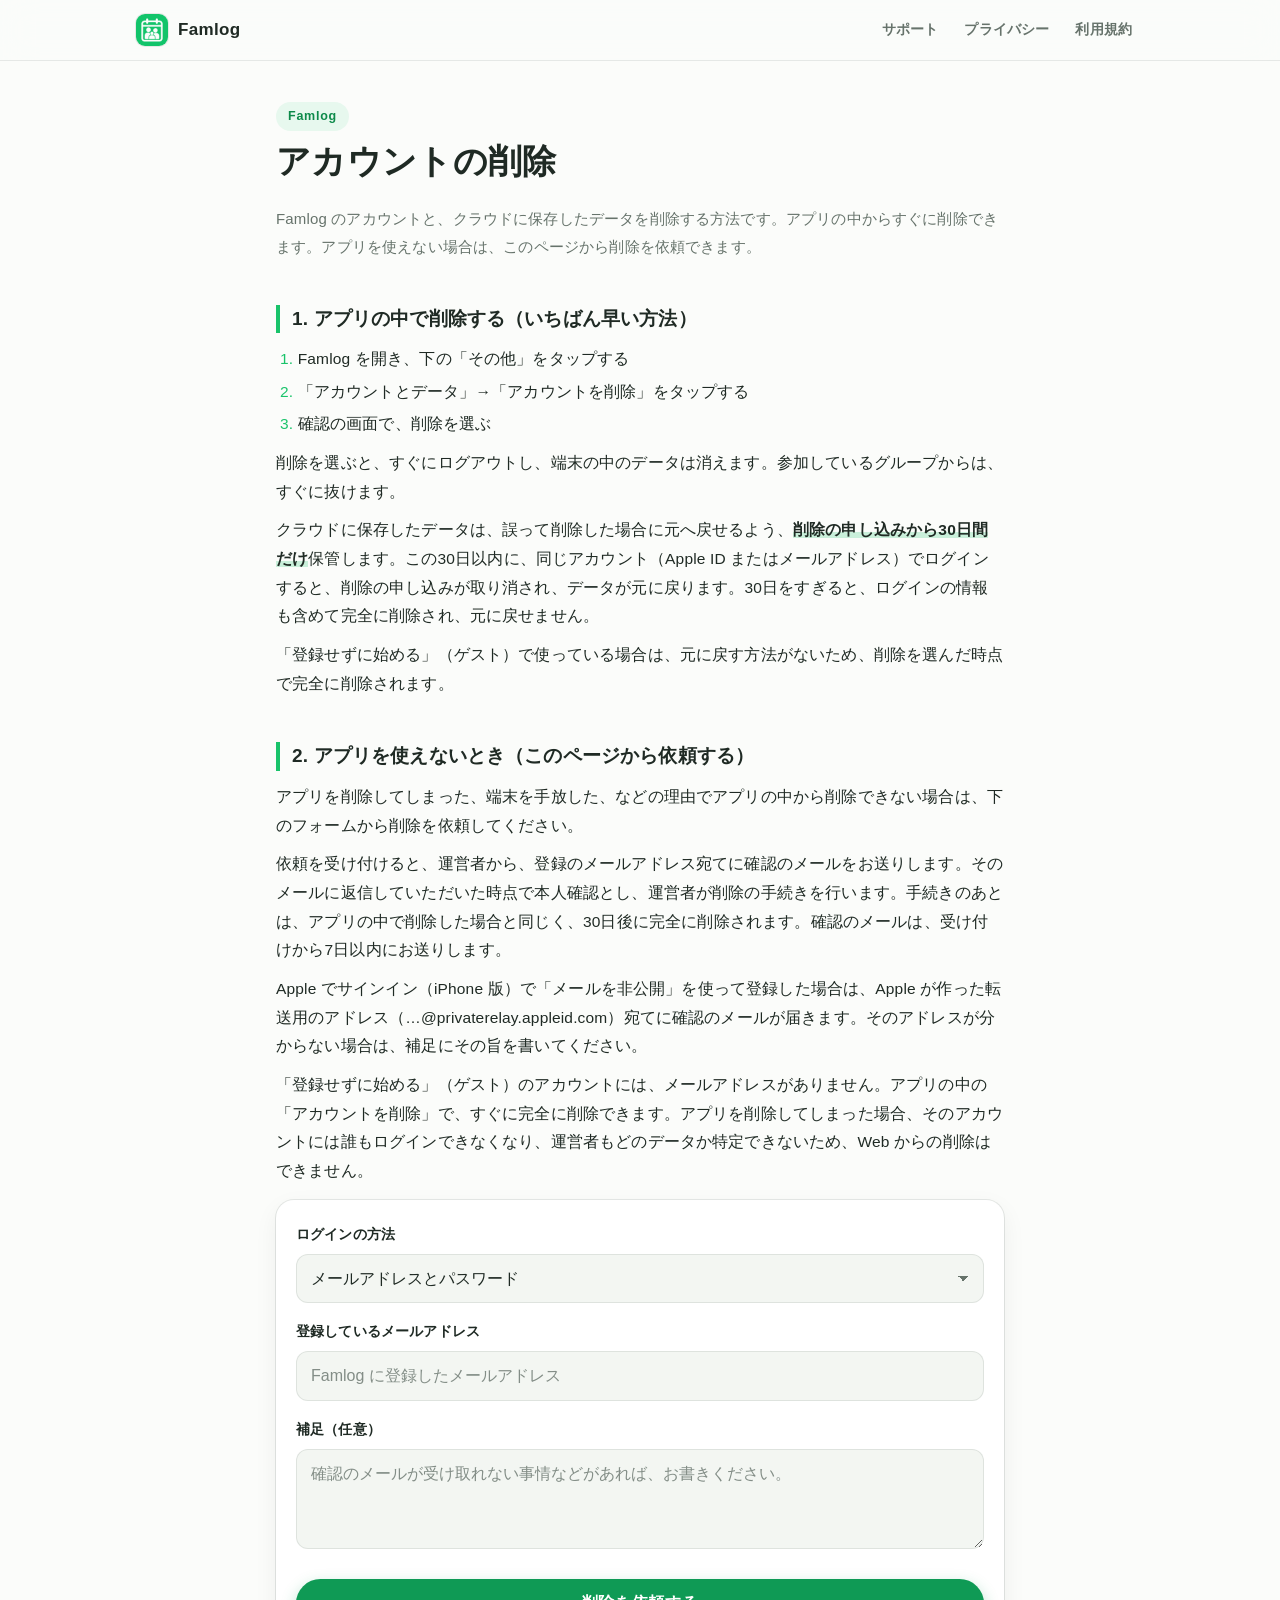
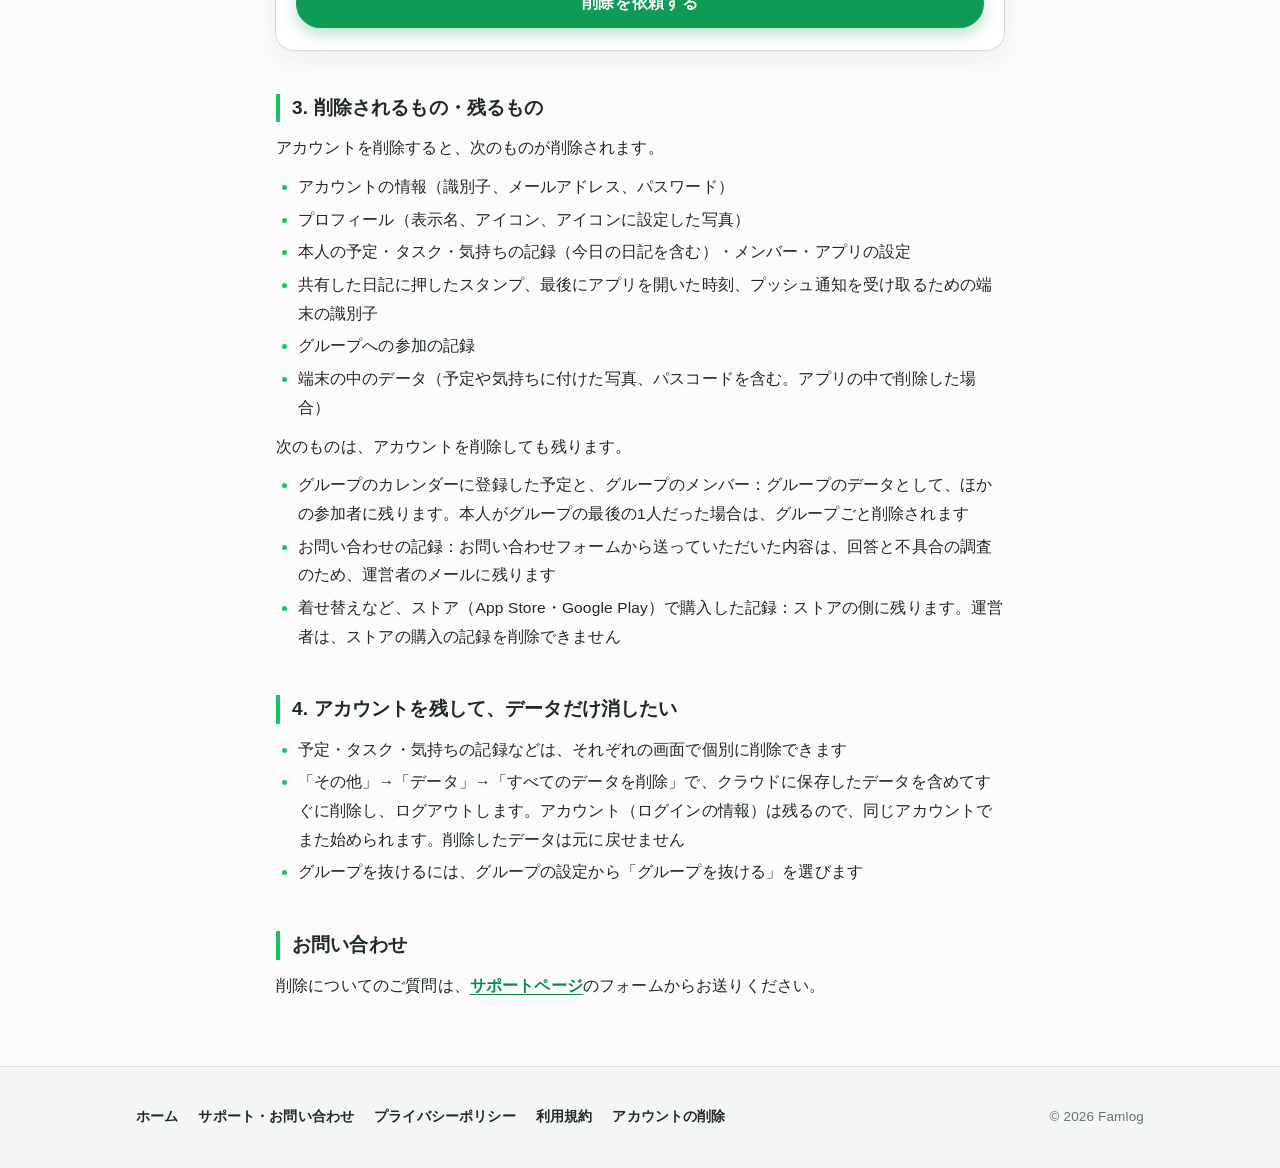
==== commit ec7ba274: "1.0.7：プライバシーポリシーにプッシュ通知・最後に開いた時刻・日記のスタンプと写真を追記／削除ページを更新／サポートのバージョンを1.0.7に Co-Authored-By: Claude Opu" ====
--- a/delete-account.html
+++ b/delete-account.html
@@ -79,9 +79,10 @@
   <ul>
     <li>アカウントの情報（識別子、メールアドレス、パスワード）</li>
     <li>プロフィール（表示名、アイコン、アイコンに設定した写真）</li>
-    <li>本人の予定・タスク・気持ちの記録・メンバー・アプリの設定</li>
+    <li>本人の予定・タスク・気持ちの記録（今日の日記を含む）・メンバー・アプリの設定</li>
+    <li>共有した日記に押したスタンプ、最後にアプリを開いた時刻、プッシュ通知を受け取るための端末の識別子</li>
     <li>グループへの参加の記録</li>
-    <li>端末の中のデータ（予定に付けた写真、パスコードを含む。アプリの中で削除した場合）</li>
+    <li>端末の中のデータ（予定や気持ちに付けた写真、パスコードを含む。アプリの中で削除した場合）</li>
   </ul>
   <p>次のものは、アカウントを削除しても残ります。</p>
   <ul>
